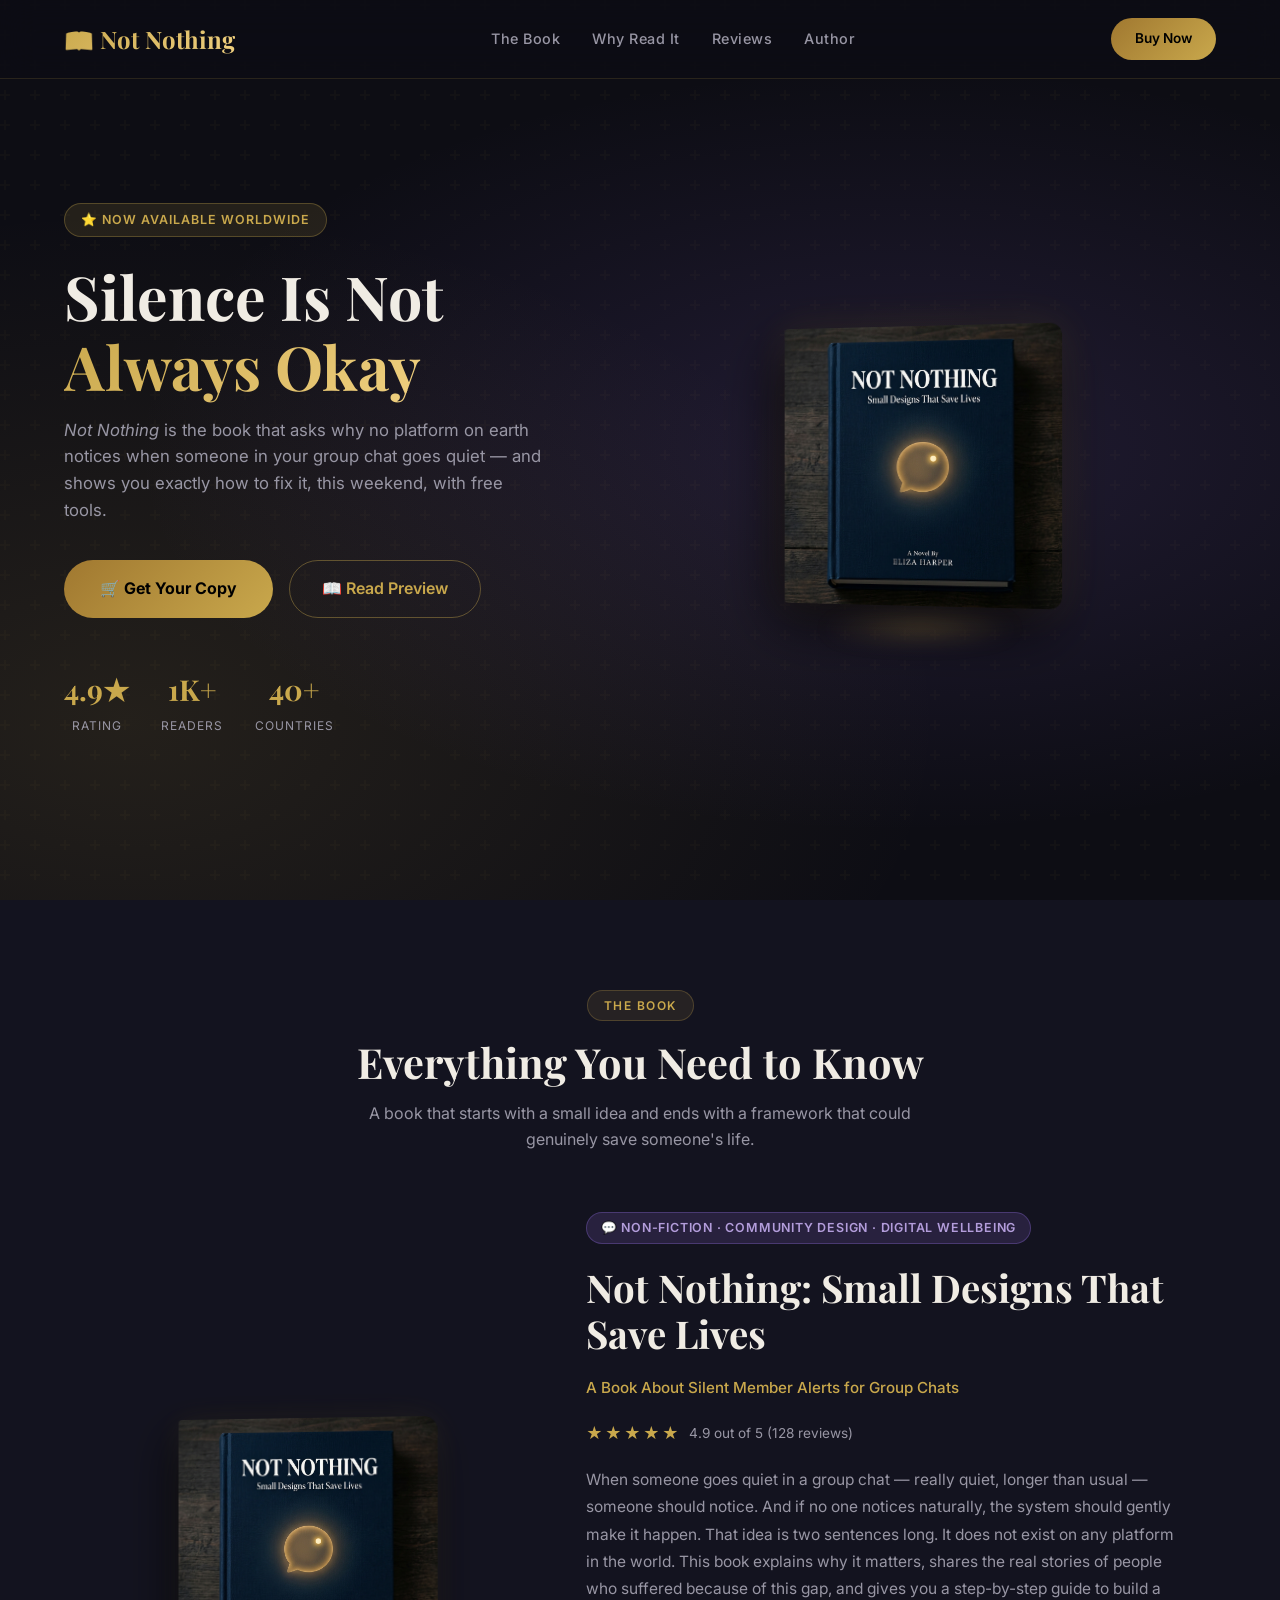
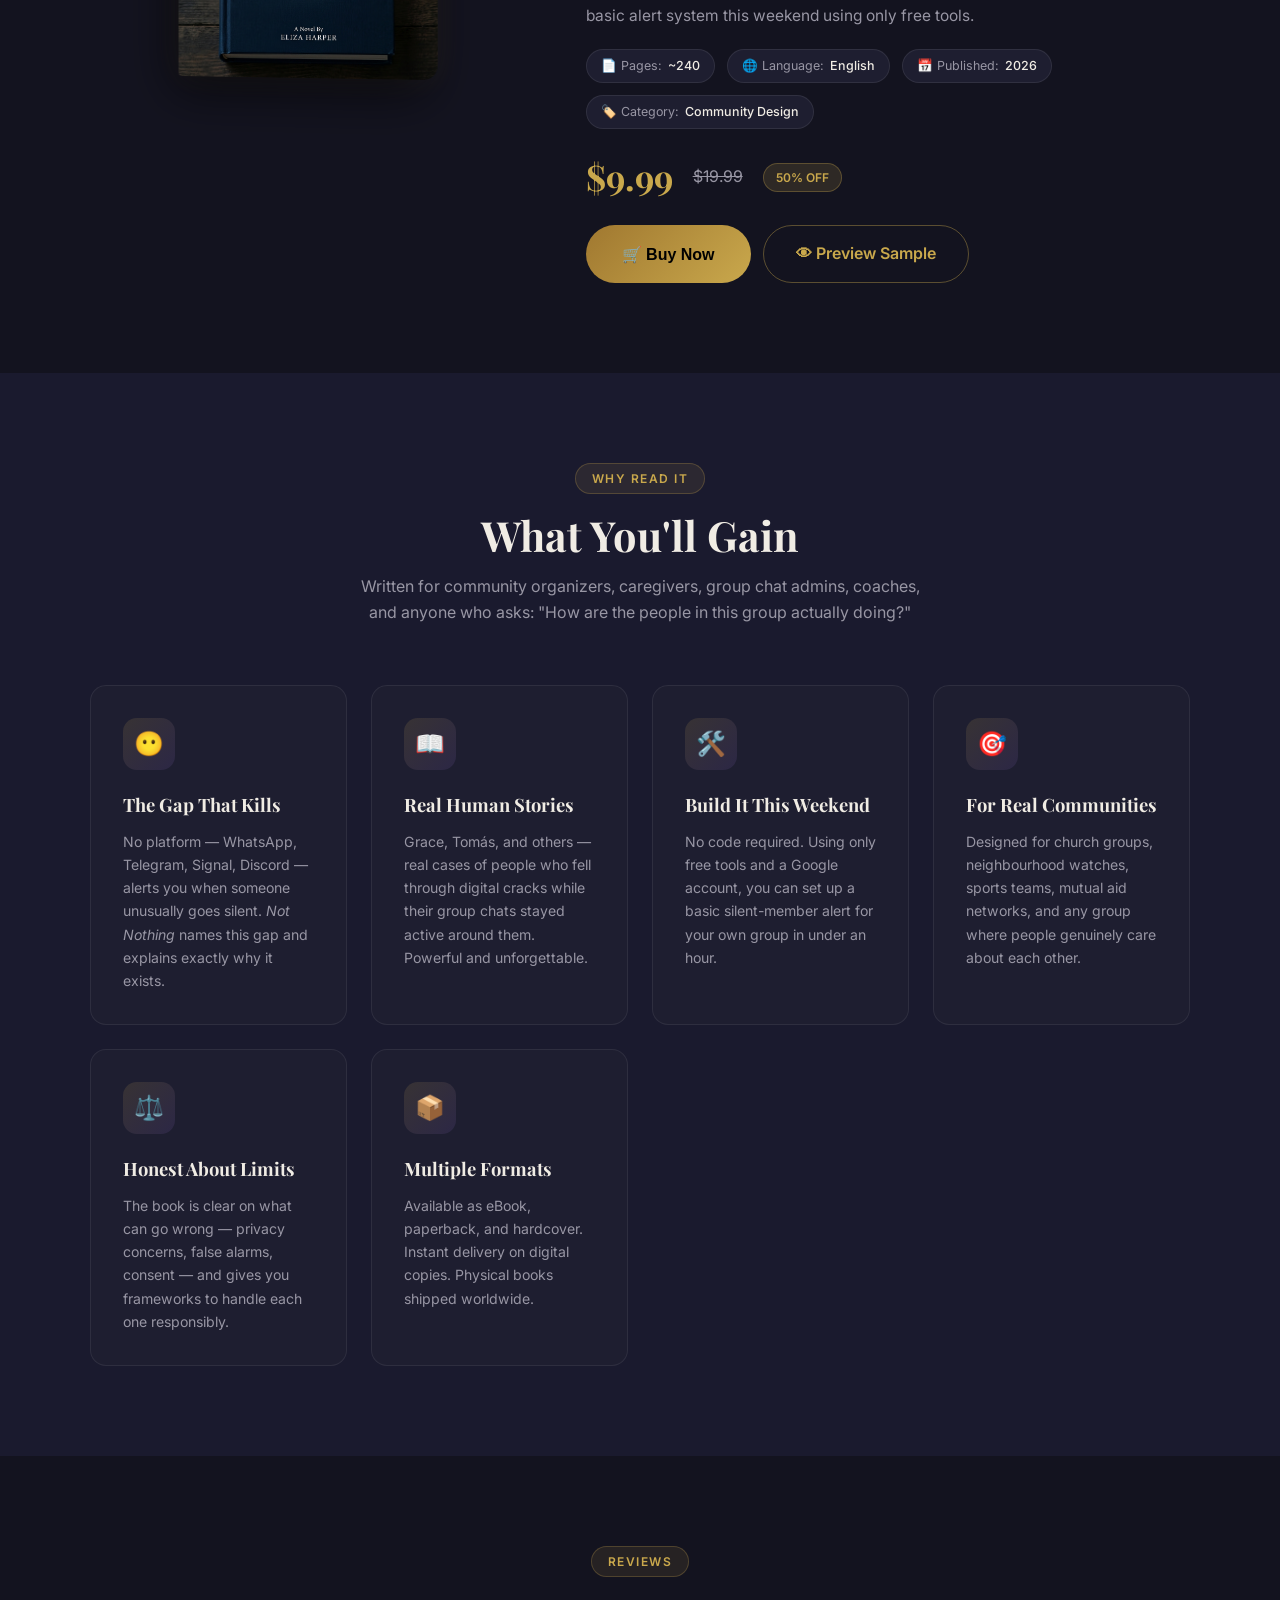
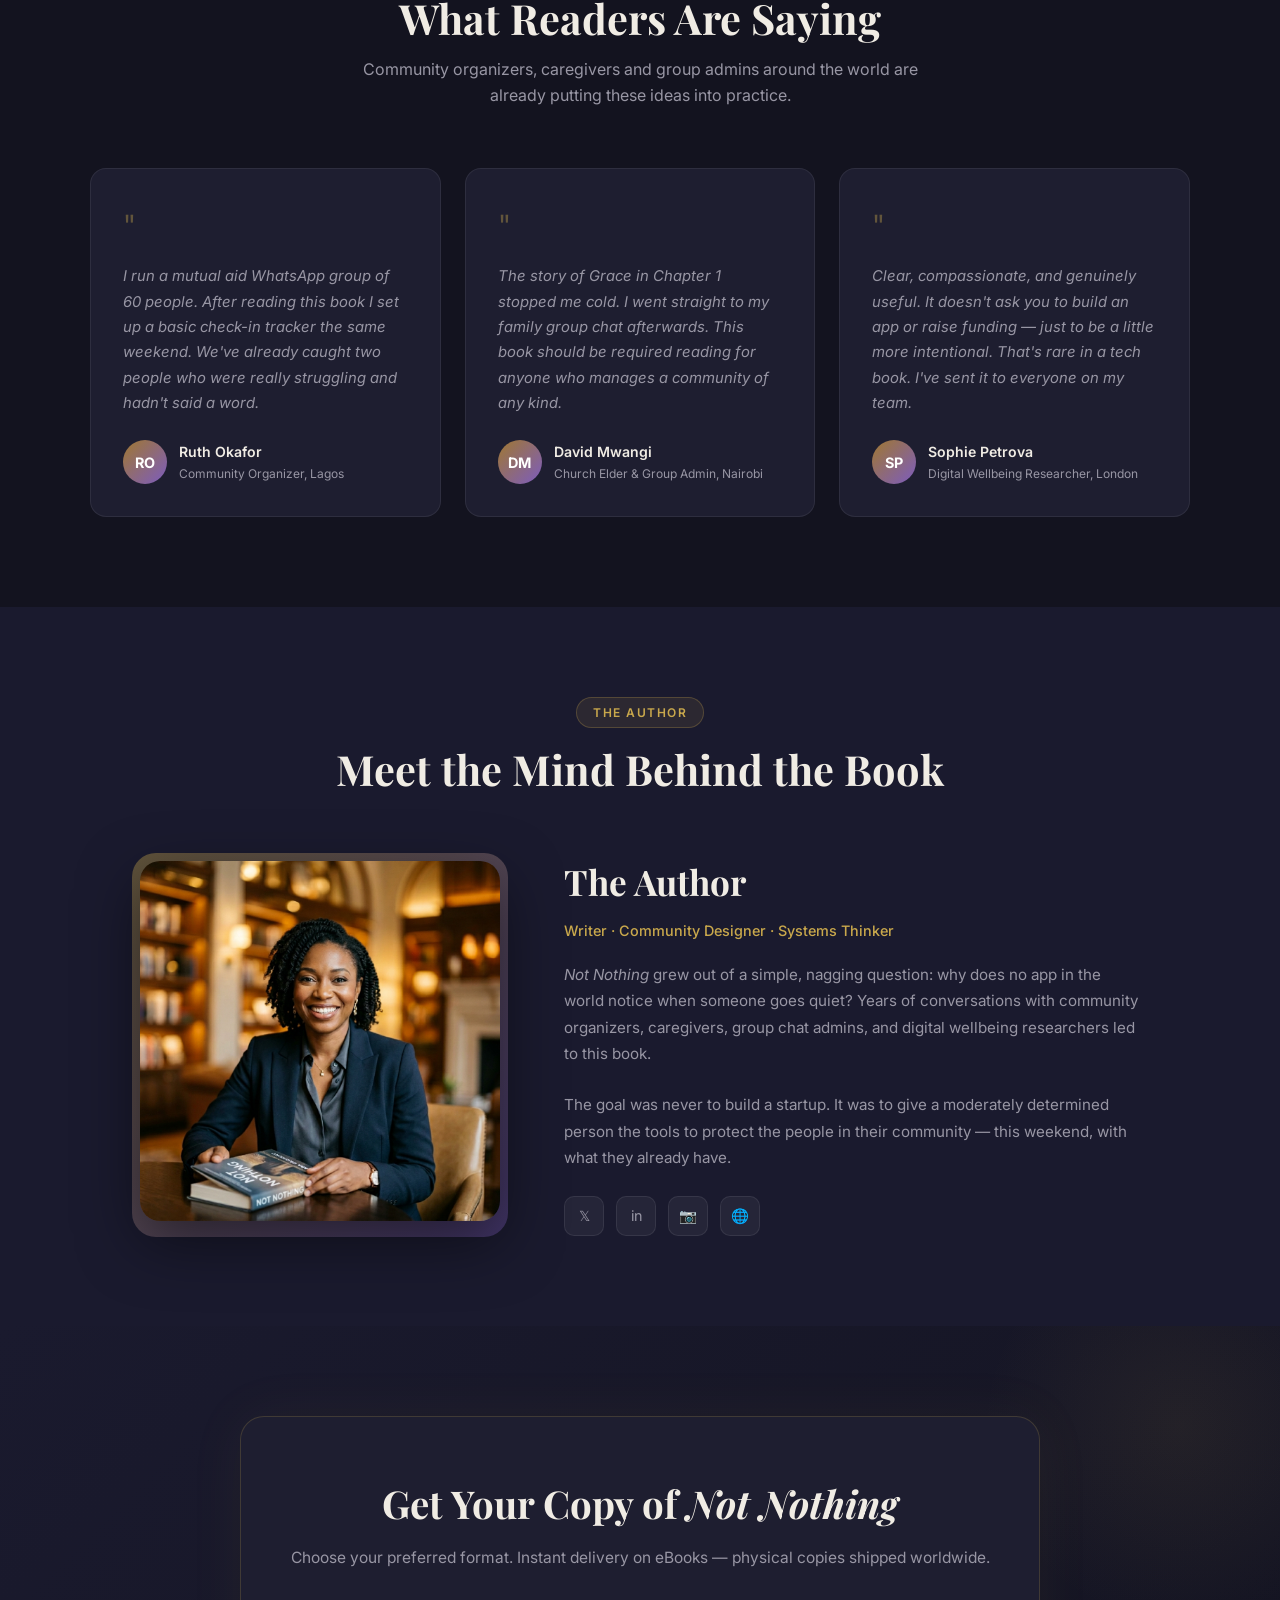
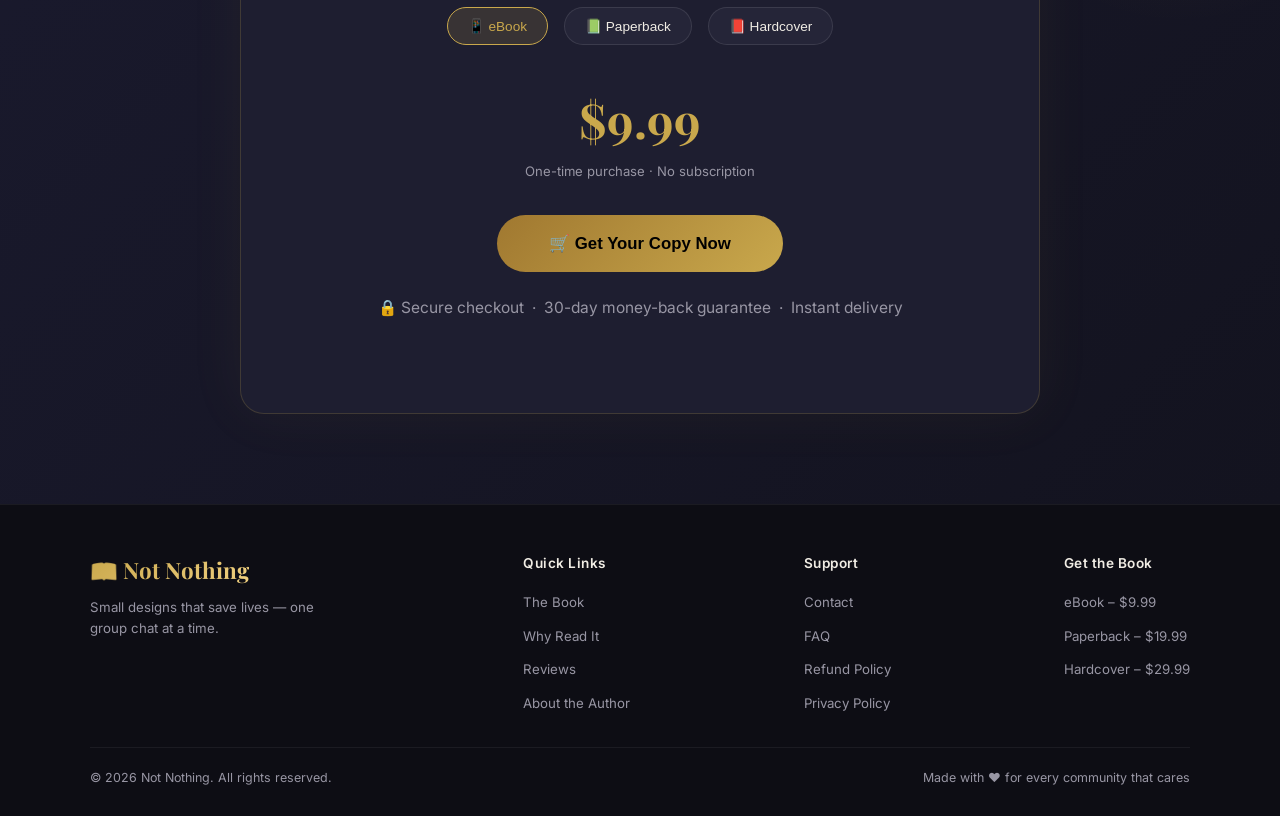
==== index.html @ 41b02b54 "Add FTP deployment workflow" ====
<!DOCTYPE html>
<html lang="en">
<head>
  <meta charset="UTF-8" />
  <meta name="viewport" content="width=device-width, initial-scale=1.0" />
  <title>Not Nothing — Small Designs That Save Lives</title>
  <meta name="description" content="Not Nothing: the book that asks why no platform in the world notices when someone goes quiet in a group chat — and shows you how to fix it this weekend, for free." />
  <link rel="stylesheet" href="css/style.css" />
  <link rel="preconnect" href="https://fonts.googleapis.com" />
  <!-- PayPal SDK — replace YOUR_PAYPAL_CLIENT_ID with your real Client ID from developer.paypal.com -->
  <script src="https://www.paypal.com/sdk/js?client-id=438XKRGBHHNH2&currency=USD&intent=capture" onload="initPayPal()"></script>
</head>
<body>

<!-- ══ NAV ══ -->
<nav id="main-nav" aria-label="Main navigation">
  <a href="#" class="nav-logo">📖 Not Nothing</a>
  <ul class="nav-links" id="nav-links">
    <li><a href="#book">The Book</a></li>
    <li><a href="#features">Why Read It</a></li>
    <li><a href="#testimonials">Reviews</a></li>
    <li><a href="#author">Author</a></li>
  </ul>
  <a href="#order" class="btn-nav">Buy Now</a>
  <button class="hamburger" id="hamburger" aria-label="Toggle menu">
    <span></span><span></span><span></span>
  </button>
</nav>

<!-- ══ HERO ══ -->
<section class="hero" id="home">
  <div class="hero-content">
    <div class="hero-badge">⭐ Now Available Worldwide</div>
    <h1>Silence Is Not<br><span>Always Okay</span></h1>
    <p class="hero-subtitle">
      <em>Not Nothing</em> is the book that asks why no platform on earth notices when someone in your group chat goes quiet — and shows you exactly how to fix it, this weekend, with free tools.
    </p>
    <div class="hero-actions">
      <a href="#order" class="btn-primary" data-open-modal>🛒 Get Your Copy</a>
      <a href="#book" class="btn-secondary">📖 Read Preview</a>
    </div>
    <div class="hero-stats">
      <div class="stat"><span class="stat-num">4.9★</span><span class="stat-label">Rating</span></div>
      <div class="stat"><span class="stat-num">1K+</span><span class="stat-label">Readers</span></div>
      <div class="stat"><span class="stat-num">40+</span><span class="stat-label">Countries</span></div>
    </div>
  </div>
  <div class="hero-visual">
    <div class="book-wrapper">
      <div class="glow-ring"></div>
      <img src="images/book-cover.png" alt="Book cover" class="book-img" />
    </div>
  </div>
</section>

<!-- ══ BOOK DETAIL ══ -->
<section id="book">
  <div class="section-header fade-up">
    <span class="section-tag">The Book</span>
    <h2 class="section-title">Everything You Need to Know</h2>
    <p class="section-sub">A book that starts with a small idea and ends with a framework that could genuinely save someone's life.</p>
  </div>
  <div class="book-detail-grid fade-up">
    <div class="book-detail-img">
      <img src="images/book-cover.png" alt="Book cover full" />
    </div>
    <div class="book-meta">
      <span class="book-genre">💬 Non-Fiction · Community Design · Digital Wellbeing</span>
      <h2 class="book-title-lg">Not Nothing: Small Designs That Save Lives</h2>
      <p class="book-author">A Book About Silent Member Alerts for Group Chats</p>
      <div class="star-rating">
        <span class="star">★</span><span class="star">★</span><span class="star">★</span><span class="star">★</span><span class="star">★</span>
        <span class="rating-text">4.9 out of 5 (128 reviews)</span>
      </div>
      <p class="book-desc">
        When someone goes quiet in a group chat — really quiet, longer than usual — someone should notice. And if no one notices naturally, the system should gently make it happen. That idea is two sentences long. It does not exist on any platform in the world. This book explains why it matters, shares the real stories of people who suffered because of this gap, and gives you a step-by-step guide to build a basic alert system this weekend using only free tools.
      </p>
      <div class="book-info-chips">
        <div class="chip">📄 Pages: <span>~240</span></div>
        <div class="chip">🌐 Language: <span>English</span></div>
        <div class="chip">📅 Published: <span>2026</span></div>
        <div class="chip">🏷️ Category: <span>Community Design</span></div>
      </div>
      <div class="book-price-row">
        <span class="price-tag">$9.99</span>
        <span class="price-original">$19.99</span>
        <span class="price-badge">50% OFF</span>
      </div>
      <div class="book-cta">
        <button class="btn-primary" data-open-modal>🛒 Buy Now</button>
        <a href="#" class="btn-secondary">👁 Preview Sample</a>
      </div>
    </div>
  </div>
</section>

<!-- ══ FEATURES ══ -->
<section id="features">
  <div class="section-header fade-up">
    <span class="section-tag">Why Read It</span>
    <h2 class="section-title">What You'll Gain</h2>
    <p class="section-sub">Written for community organizers, caregivers, group chat admins, coaches, and anyone who asks: "How are the people in this group actually doing?"</p>
  </div>
  <div class="features-grid">
    <div class="feature-card fade-up">
      <div class="feature-icon">😶</div>
      <h3>The Gap That Kills</h3>
      <p>No platform — WhatsApp, Telegram, Signal, Discord — alerts you when someone unusually goes silent. <em>Not Nothing</em> names this gap and explains exactly why it exists.</p>
    </div>
    <div class="feature-card fade-up">
      <div class="feature-icon">📖</div>
      <h3>Real Human Stories</h3>
      <p>Grace, Tomás, and others — real cases of people who fell through digital cracks while their group chats stayed active around them. Powerful and unforgettable.</p>
    </div>
    <div class="feature-card fade-up">
      <div class="feature-icon">🛠️</div>
      <h3>Build It This Weekend</h3>
      <p>No code required. Using only free tools and a Google account, you can set up a basic silent-member alert for your own group in under an hour.</p>
    </div>
    <div class="feature-card fade-up">
      <div class="feature-icon">🎯</div>
      <h3>For Real Communities</h3>
      <p>Designed for church groups, neighbourhood watches, sports teams, mutual aid networks, and any group where people genuinely care about each other.</p>
    </div>
    <div class="feature-card fade-up">
      <div class="feature-icon">⚖️</div>
      <h3>Honest About Limits</h3>
      <p>The book is clear on what can go wrong — privacy concerns, false alarms, consent — and gives you frameworks to handle each one responsibly.</p>
    </div>
    <div class="feature-card fade-up">
      <div class="feature-icon">📦</div>
      <h3>Multiple Formats</h3>
      <p>Available as eBook, paperback, and hardcover. Instant delivery on digital copies. Physical books shipped worldwide.</p>
    </div>
  </div>
</section>

<!-- ══ TESTIMONIALS ══ -->
<section id="testimonials">
  <div class="section-header fade-up">
    <span class="section-tag">Reviews</span>
    <h2 class="section-title">What Readers Are Saying</h2>
    <p class="section-sub">Community organizers, caregivers and group admins around the world are already putting these ideas into practice.</p>
  </div>
  <div class="testimonials-grid">
    <div class="testimonial-card fade-up">
      <div class="testimonial-quote">"</div>
      <p class="testimonial-text">I run a mutual aid WhatsApp group of 60 people. After reading this book I set up a basic check-in tracker the same weekend. We've already caught two people who were really struggling and hadn't said a word.</p>
      <div class="testimonial-author">
        <div class="author-avatar">RO</div>
        <div>
          <div class="author-name">Ruth Okafor</div>
          <div class="author-title">Community Organizer, Lagos</div>
        </div>
      </div>
    </div>
    <div class="testimonial-card fade-up">
      <div class="testimonial-quote">"</div>
      <p class="testimonial-text">The story of Grace in Chapter 1 stopped me cold. I went straight to my family group chat afterwards. This book should be required reading for anyone who manages a community of any kind.</p>
      <div class="testimonial-author">
        <div class="author-avatar">DM</div>
        <div>
          <div class="author-name">David Mwangi</div>
          <div class="author-title">Church Elder &amp; Group Admin, Nairobi</div>
        </div>
      </div>
    </div>
    <div class="testimonial-card fade-up">
      <div class="testimonial-quote">"</div>
      <p class="testimonial-text">Clear, compassionate, and genuinely useful. It doesn't ask you to build an app or raise funding — just to be a little more intentional. That's rare in a tech book. I've sent it to everyone on my team.</p>
      <div class="testimonial-author">
        <div class="author-avatar">SP</div>
        <div>
          <div class="author-name">Sophie Petrova</div>
          <div class="author-title">Digital Wellbeing Researcher, London</div>
        </div>
      </div>
    </div>
  </div>
</section>

<!-- ══ AUTHOR ══ -->
<section id="author">
  <div class="section-header fade-up">
    <span class="section-tag">The Author</span>
    <h2 class="section-title">Meet the Mind Behind the Book</h2>
  </div>
  <div class="author-grid fade-up">
    <div class="author-photo-wrap">
      <div class="author-photo-frame"></div>
      <img src="images/author.png" alt="Author photo" class="author-photo" />
    </div>
    <div class="author-info">
      <h2>The Author</h2>
      <p class="author-role">Writer · Community Designer · Systems Thinker</p>
      <p class="author-bio">
        <em>Not Nothing</em> grew out of a simple, nagging question: why does no app in the world notice when someone goes quiet? Years of conversations with community organizers, caregivers, group chat admins, and digital wellbeing researchers led to this book.
      </p>
      <p class="author-bio">
        The goal was never to build a startup. It was to give a moderately determined person the tools to protect the people in their community — this weekend, with what they already have.
      </p>
      <div class="author-socials">
        <a href="#" class="social-btn" title="Twitter/X" aria-label="Twitter">𝕏</a>
        <a href="#" class="social-btn" title="LinkedIn" aria-label="LinkedIn">in</a>
        <a href="#" class="social-btn" title="Instagram" aria-label="Instagram">📷</a>
        <a href="#" class="social-btn" title="Website" aria-label="Website">🌐</a>
      </div>
    </div>
  </div>
</section>

<!-- ══ ORDER CTA ══ -->
<section id="order">
  <div class="order-box fade-up">
    <h2>Get Your Copy of <em>Not Nothing</em></h2>
    <p>Choose your preferred format. Instant delivery on eBooks — physical copies shipped worldwide.</p>
    <div class="order-formats">
      <button class="format-pill active" data-format="ebook">📱 eBook</button>
      <button class="format-pill" data-format="paperback">📗 Paperback</button>
      <button class="format-pill" data-format="hardcover">📕 Hardcover</button>
    </div>
    <div class="order-price-display">
      <span class="price-main" id="price-display">$9.99</span>
      <span class="price-note">One-time purchase · No subscription</span>
    </div>
    <button class="btn-primary btn-buy" data-open-modal>
      🛒 Get Your Copy Now
    </button>
    <p class="order-guarantee">🔒 Secure checkout &nbsp;·&nbsp; 30-day money-back guarantee &nbsp;·&nbsp; Instant delivery</p>
  </div>
</section>

<!-- ══ FOOTER ══ -->
<footer>
  <div class="footer-inner">
    <div class="footer-top">
      <div class="footer-brand">
        <a href="#" class="nav-logo">📖 Not Nothing</a>
        <p class="footer-tagline">Small designs that save lives — one group chat at a time.</p>
      </div>
      <div class="footer-links-group">
        <h4>Quick Links</h4>
        <ul>
          <li><a href="#book">The Book</a></li>
          <li><a href="#features">Why Read It</a></li>
          <li><a href="#testimonials">Reviews</a></li>
          <li><a href="#author">About the Author</a></li>
        </ul>
      </div>
      <div class="footer-links-group">
        <h4>Support</h4>
        <ul>
          <li><a href="#">Contact</a></li>
          <li><a href="#">FAQ</a></li>
          <li><a href="#">Refund Policy</a></li>
          <li><a href="#">Privacy Policy</a></li>
        </ul>
      </div>
      <div class="footer-links-group">
        <h4>Get the Book</h4>
        <ul>
          <li><a href="#" data-open-modal>eBook – $9.99</a></li>
          <li><a href="#" data-open-modal>Paperback – $19.99</a></li>
          <li><a href="#" data-open-modal>Hardcover – $29.99</a></li>
        </ul>
      </div>
    </div>
    <div class="footer-bottom">
      <span class="footer-copy">© 2026 Not Nothing. All rights reserved.</span>
      <span class="footer-copy">Made with ❤️ for every community that cares</span>
    </div>
  </div>
</footer>

<!-- ══ ORDER MODAL ══ -->
<div class="modal-overlay" id="order-modal" role="dialog" aria-modal="true" aria-labelledby="modal-title">
  <div class="modal-box">
    <button class="modal-close" id="modal-close" aria-label="Close">✕</button>
    <h3 id="modal-title">Get <em>Not Nothing</em></h3>
    <p>Choose your format, enter your email, then pay securely via PayPal.</p>

    <!-- Format selector inside modal -->
    <div class="modal-format-row">
      <button class="modal-format-pill active" data-format="ebook">📱 eBook</button>
      <button class="modal-format-pill" data-format="paperback">📗 Paperback</button>
      <button class="modal-format-pill" data-format="hardcover">📕 Hardcover</button>
    </div>
    <p class="modal-price-line">Price: <strong id="modal-price">$9.99 USD</strong></p>

    <!-- Email (for order confirmation) -->
    <div class="form-group">
      <label for="modal-email">Your Email <span style="color:var(--gold)">*</span></label>
      <input type="email" id="modal-email" placeholder="your@email.com" autocomplete="email" />
      <p id="email-error" class="field-error" style="display:none">⚠️ Please enter a valid email to continue.</p>
    </div>

    <!-- PayPal renders here -->
    <div id="paypal-btn-wrap">
      <div id="paypal-button-container"></div>
    </div>

    <p class="order-guarantee" style="margin-top:16px;font-size:.75rem">
      🔒 Secured by PayPal &nbsp;·&nbsp; 30-day money-back guarantee
    </p>
  </div>
</div>

<script src="js/main.js"></script>
</body>
</html>
---- css/style.css ----
@import url('https://fonts.googleapis.com/css2?family=Playfair+Display:ital,wght@0,400;0,600;0,700;1,400&family=Inter:wght@300;400;500;600&display=swap');

*, *::before, *::after { box-sizing: border-box; margin: 0; padding: 0; }

:root {
  --gold: #c9a84c;
  --gold-light: #f0d080;
  --gold-dark: #a07830;
  --dark: #0d0d14;
  --dark2: #13131f;
  --dark3: #1a1a2e;
  --surface: #1e1e30;
  --surface2: #252538;
  --text: #f0ece4;
  --text-muted: #9896a4;
  --accent: #7c5cbf;
  --radius: 16px;
}

html { scroll-behavior: smooth; }

body {
  font-family: 'Inter', sans-serif;
  background: var(--dark);
  color: var(--text);
  overflow-x: hidden;
  line-height: 1.6;
}

/* ── NAV ── */
nav {
  position: fixed; top: 0; width: 100%; z-index: 100;
  padding: 18px 5%;
  display: flex; align-items: center; justify-content: space-between;
  background: rgba(13,13,20,0.7);
  backdrop-filter: blur(18px);
  border-bottom: 1px solid rgba(201,168,76,0.15);
  transition: background .3s;
}
.nav-logo {
  font-family: 'Playfair Display', serif;
  font-size: 1.5rem; font-weight: 700;
  background: linear-gradient(135deg, var(--gold), var(--gold-light));
  -webkit-background-clip: text; -webkit-text-fill-color: transparent;
  text-decoration: none;
}
.nav-links { display: flex; gap: 32px; list-style: none; }
.nav-links a {
  color: var(--text-muted); text-decoration: none;
  font-size: .9rem; font-weight: 500; letter-spacing: .5px;
  transition: color .3s;
}
.nav-links a:hover { color: var(--gold); }
.btn-nav {
  padding: 10px 24px; border-radius: 50px;
  background: linear-gradient(135deg, var(--gold-dark), var(--gold));
  color: #000; font-weight: 600; font-size: .85rem;
  text-decoration: none; transition: transform .2s, box-shadow .2s;
  border: none; cursor: pointer;
}
.btn-nav:hover { transform: translateY(-2px); box-shadow: 0 8px 24px rgba(201,168,76,.4); }
.hamburger { display: none; flex-direction: column; gap: 5px; cursor: pointer; background: none; border: none; }
.hamburger span { width: 24px; height: 2px; background: var(--gold); border-radius: 2px; transition: .3s; }

/* ── HERO ── */
.hero {
  min-height: 100vh;
  display: flex; align-items: center;
  padding: 100px 5% 60px;
  position: relative; overflow: hidden;
  background: radial-gradient(ellipse at 70% 50%, rgba(124,92,191,.18) 0%, transparent 60%),
              radial-gradient(ellipse at 10% 80%, rgba(201,168,76,.12) 0%, transparent 50%),
              var(--dark);
}
.hero::before {
  content: '';
  position: absolute; inset: 0;
  background: url("data:image/svg+xml,%3Csvg width='60' height='60' viewBox='0 0 60 60' xmlns='http://www.w3.org/2000/svg'%3E%3Cg fill='none' fill-rule='evenodd'%3E%3Cg fill='%23c9a84c' fill-opacity='0.03'%3E%3Cpath d='M36 34v-4h-2v4h-4v2h4v4h2v-4h4v-2h-4zm0-30V0h-2v4h-4v2h4v4h2V6h4V4h-4zM6 34v-4H4v4H0v2h4v4h2v-4h4v-2H6zM6 4V0H4v4H0v2h4v4h2V6h4V4H6z'/%3E%3C/g%3E%3C/g%3E%3C/svg%3E");
}
.hero-content { flex: 1; max-width: 560px; position: relative; z-index: 2; }
.hero-badge {
  display: inline-flex; align-items: center; gap: 8px;
  background: rgba(201,168,76,.12); border: 1px solid rgba(201,168,76,.3);
  padding: 6px 16px; border-radius: 50px; margin-bottom: 24px;
  font-size: .78rem; font-weight: 600; color: var(--gold); letter-spacing: 1px; text-transform: uppercase;
}
.hero h1 {
  font-family: 'Playfair Display', serif;
  font-size: clamp(2.4rem, 5vw, 3.8rem);
  line-height: 1.15; margin-bottom: 16px;
  color: var(--text);
}
.hero h1 span {
  background: linear-gradient(135deg, var(--gold), var(--gold-light));
  -webkit-background-clip: text; -webkit-text-fill-color: transparent;
}
.hero-subtitle { color: var(--text-muted); font-size: 1.05rem; margin-bottom: 36px; max-width: 480px; }
.hero-actions { display: flex; gap: 16px; flex-wrap: wrap; }
.btn-primary {
  padding: 16px 36px; border-radius: 50px;
  background: linear-gradient(135deg, var(--gold-dark), var(--gold));
  color: #000; font-weight: 700; font-size: 1rem;
  border: none; cursor: pointer; text-decoration: none;
  transition: transform .25s, box-shadow .25s;
  display: inline-flex; align-items: center; gap: 8px;
}
.btn-primary:hover { transform: translateY(-3px); box-shadow: 0 12px 32px rgba(201,168,76,.45); }
.btn-secondary {
  padding: 15px 32px; border-radius: 50px;
  border: 1.5px solid rgba(201,168,76,.4);
  color: var(--gold); font-weight: 600; font-size: 1rem;
  background: transparent; cursor: pointer; text-decoration: none;
  transition: background .25s, border-color .25s;
  display: inline-flex; align-items: center; gap: 8px;
}
.btn-secondary:hover { background: rgba(201,168,76,.08); border-color: var(--gold); }
.hero-stats { display: flex; gap: 32px; margin-top: 48px; }
.stat { text-align: center; }
.stat-num { font-family: 'Playfair Display', serif; font-size: 1.8rem; font-weight: 700; color: var(--gold); display: block; }
.stat-label { font-size: .75rem; color: var(--text-muted); text-transform: uppercase; letter-spacing: 1px; }
.hero-visual {
  flex: 1; display: flex; justify-content: center; align-items: center;
  position: relative; z-index: 2;
}
.book-wrapper {
  position: relative;
  animation: float 6s ease-in-out infinite;
}
@keyframes float { 0%,100%{transform:translateY(0) rotate(-3deg)} 50%{transform:translateY(-18px) rotate(-3deg)} }
.book-wrapper::after {
  content: '';
  position: absolute; bottom: -30px; left: 50%; transform: translateX(-50%);
  width: 200px; height: 30px;
  background: radial-gradient(ellipse, rgba(201,168,76,.3), transparent 70%);
  filter: blur(10px);
}
.book-img {
  width: 280px; max-width: 90vw;
  border-radius: 4px 12px 12px 4px;
  box-shadow: -12px 20px 60px rgba(0,0,0,.7), 0 0 40px rgba(201,168,76,.15);
  transform: perspective(800px) rotateY(-8deg);
}
.glow-ring {
  position: absolute; inset: -30px;
  border-radius: 50%;
  background: radial-gradient(circle, rgba(201,168,76,.08) 0%, transparent 70%);
  animation: pulse-ring 4s ease-in-out infinite;
}
@keyframes pulse-ring { 0%,100%{opacity:.5;transform:scale(1)} 50%{opacity:1;transform:scale(1.05)} }

/* ── SECTIONS COMMON ── */
section { padding: 90px 5%; }
.section-header { text-align: center; margin-bottom: 60px; }
.section-tag {
  display: inline-block; padding: 5px 16px; border-radius: 50px;
  background: rgba(201,168,76,.1); border: 1px solid rgba(201,168,76,.25);
  color: var(--gold); font-size: .75rem; font-weight: 600;
  letter-spacing: 1.5px; text-transform: uppercase; margin-bottom: 16px;
}
.section-title {
  font-family: 'Playfair Display', serif;
  font-size: clamp(1.8rem, 3.5vw, 2.6rem);
  color: var(--text); line-height: 1.2; margin-bottom: 14px;
}
.section-sub { color: var(--text-muted); font-size: 1rem; max-width: 580px; margin: 0 auto; }

/* ── ABOUT BOOK ── */
#book { background: var(--dark2); }
.book-detail-grid {
  display: grid; grid-template-columns: 1fr 1.4fr; gap: 64px; align-items: center; max-width: 1100px; margin: 0 auto;
}
.book-detail-img {
  display: flex; justify-content: center;
}
.book-detail-img img {
  width: 260px;
  border-radius: 4px 14px 14px 4px;
  box-shadow: -8px 16px 50px rgba(0,0,0,.6), 0 0 30px rgba(201,168,76,.1);
  transform: perspective(700px) rotateY(-5deg);
}
.book-meta { display: flex; flex-direction: column; gap: 20px; }
.book-genre {
  display: inline-flex; align-items: center; gap: 6px;
  background: rgba(124,92,191,.2); border: 1px solid rgba(124,92,191,.4);
  color: #b39ddb; font-size: .78rem; font-weight: 600;
  padding: 5px 14px; border-radius: 50px; text-transform: uppercase; letter-spacing: .8px;
  width: fit-content;
}
.book-title-lg {
  font-family: 'Playfair Display', serif;
  font-size: clamp(1.8rem, 3vw, 2.6rem); color: var(--text); line-height: 1.2;
}
.book-author { color: var(--gold); font-size: .95rem; font-weight: 500; }
.book-desc { color: var(--text-muted); font-size: .97rem; line-height: 1.75; }
.book-info-chips { display: flex; gap: 12px; flex-wrap: wrap; }
.chip {
  padding: 6px 14px; border-radius: 50px;
  background: var(--surface); border: 1px solid rgba(255,255,255,.08);
  font-size: .78rem; color: var(--text-muted);
  display: flex; align-items: center; gap: 6px;
}
.chip span { color: var(--text); font-weight: 500; }
.book-price-row { display: flex; align-items: center; gap: 20px; flex-wrap: wrap; }
.price-tag { font-family: 'Playfair Display', serif; font-size: 2.2rem; font-weight: 700; color: var(--gold); }
.price-original { font-size: 1rem; color: var(--text-muted); text-decoration: line-through; }
.price-badge {
  background: rgba(201,168,76,.15); border: 1px solid rgba(201,168,76,.3);
  color: var(--gold); font-size: .75rem; font-weight: 600;
  padding: 4px 12px; border-radius: 50px;
}
.book-cta { display: flex; gap: 12px; flex-wrap: wrap; }
.star-rating { display: flex; gap: 2px; align-items: center; }
.star { color: var(--gold); font-size: 1rem; }
.rating-text { color: var(--text-muted); font-size: .85rem; margin-left: 8px; }

/* ── FEATURES ── */
#features { background: var(--dark3); }
.features-grid { display: grid; grid-template-columns: repeat(auto-fit, minmax(250px, 1fr)); gap: 24px; max-width: 1100px; margin: 0 auto; }
.feature-card {
  background: var(--surface);
  border: 1px solid rgba(255,255,255,.07);
  border-radius: var(--radius); padding: 32px;
  transition: transform .3s, border-color .3s, box-shadow .3s;
  position: relative; overflow: hidden;
}
.feature-card::before {
  content: ''; position: absolute; top: 0; left: 0; right: 0; height: 2px;
  background: linear-gradient(90deg, transparent, var(--gold), transparent);
  opacity: 0; transition: opacity .3s;
}
.feature-card:hover { transform: translateY(-6px); border-color: rgba(201,168,76,.2); box-shadow: 0 20px 40px rgba(0,0,0,.3); }
.feature-card:hover::before { opacity: 1; }
.feature-icon {
  width: 52px; height: 52px; border-radius: 14px;
  background: linear-gradient(135deg, rgba(201,168,76,.15), rgba(124,92,191,.15));
  display: flex; align-items: center; justify-content: center;
  font-size: 1.5rem; margin-bottom: 20px;
}
.feature-card h3 { font-family: 'Playfair Display', serif; font-size: 1.15rem; color: var(--text); margin-bottom: 10px; }
.feature-card p { color: var(--text-muted); font-size: .88rem; line-height: 1.65; }

/* ── TESTIMONIALS ── */
#testimonials { background: var(--dark2); }
.testimonials-grid { display: grid; grid-template-columns: repeat(auto-fit, minmax(300px, 1fr)); gap: 24px; max-width: 1100px; margin: 0 auto; }
.testimonial-card {
  background: var(--surface); border: 1px solid rgba(255,255,255,.07);
  border-radius: var(--radius); padding: 32px;
  transition: transform .3s;
}
.testimonial-card:hover { transform: translateY(-4px); }
.testimonial-quote { font-size: 2rem; color: var(--gold); opacity: .4; margin-bottom: 12px; }
.testimonial-text { color: var(--text-muted); font-size: .93rem; line-height: 1.7; margin-bottom: 24px; font-style: italic; }
.testimonial-author { display: flex; align-items: center; gap: 12px; }
.author-avatar {
  width: 44px; height: 44px; border-radius: 50%;
  background: linear-gradient(135deg, var(--gold-dark), var(--accent));
  display: flex; align-items: center; justify-content: center;
  font-weight: 700; font-size: .9rem; color: #fff;
}
.author-name { font-weight: 600; font-size: .88rem; color: var(--text); }
.author-title { font-size: .75rem; color: var(--text-muted); }

/* ── AUTHOR ── */
#author { background: var(--dark3); }
.author-grid { display: grid; grid-template-columns: 1fr 1.6fr; gap: 64px; align-items: center; max-width: 1000px; margin: 0 auto; }
.author-photo-wrap { position: relative; }
.author-photo {
  width: 100%; border-radius: 20px;
  box-shadow: 0 20px 60px rgba(0,0,0,.5);
}
.author-photo-frame {
  position: absolute; inset: -8px;
  border-radius: 24px;
  background: linear-gradient(135deg, var(--gold), var(--accent));
  z-index: -1; opacity: .4;
}
.author-info h2 { font-family: 'Playfair Display', serif; font-size: clamp(1.6rem, 3vw, 2.2rem); color: var(--text); margin-bottom: 8px; }
.author-role { color: var(--gold); font-size: .9rem; font-weight: 500; margin-bottom: 20px; }
.author-bio { color: var(--text-muted); font-size: .95rem; line-height: 1.75; margin-bottom: 24px; }
.author-socials { display: flex; gap: 12px; }
.social-btn {
  width: 40px; height: 40px; border-radius: 10px;
  background: var(--surface2); border: 1px solid rgba(255,255,255,.08);
  display: flex; align-items: center; justify-content: center;
  color: var(--text-muted); text-decoration: none; font-size: .9rem;
  transition: background .2s, color .2s, border-color .2s;
}
.social-btn:hover { background: rgba(201,168,76,.15); color: var(--gold); border-color: rgba(201,168,76,.3); }

/* ── ORDER / CTA ── */
#order {
  background: linear-gradient(135deg, var(--dark3) 0%, var(--dark2) 100%);
  position: relative; overflow: hidden;
}
#order::before {
  content: ''; position: absolute; top: -100px; right: -100px;
  width: 400px; height: 400px; border-radius: 50%;
  background: radial-gradient(circle, rgba(201,168,76,.08), transparent 70%);
}
.order-box {
  max-width: 800px; margin: 0 auto;
  background: var(--surface);
  border: 1px solid rgba(201,168,76,.2);
  border-radius: 24px; padding: 56px 48px;
  text-align: center; position: relative;
  box-shadow: 0 0 60px rgba(201,168,76,.06);
}
.order-box h2 { font-family: 'Playfair Display', serif; font-size: clamp(1.8rem, 3vw, 2.4rem); color: var(--text); margin-bottom: 12px; }
.order-box p { color: var(--text-muted); margin-bottom: 36px; font-size: .97rem; }
.order-formats { display: flex; justify-content: center; gap: 16px; flex-wrap: wrap; margin-bottom: 36px; }
.format-pill {
  padding: 10px 20px; border-radius: 50px;
  background: var(--surface2); border: 1px solid rgba(255,255,255,.1);
  font-size: .85rem; color: var(--text); cursor: pointer;
  transition: background .2s, border-color .2s, color .2s;
}
.format-pill.active, .format-pill:hover {
  background: rgba(201,168,76,.15); border-color: var(--gold); color: var(--gold);
}
.order-price-display { margin-bottom: 32px; }
.order-price-display .price-main { font-family: 'Playfair Display', serif; font-size: 3rem; font-weight: 700; color: var(--gold); display: block; }
.order-price-display .price-note { font-size: .82rem; color: var(--text-muted); }
.btn-buy {
  padding: 18px 52px; border-radius: 50px;
  background: linear-gradient(135deg, var(--gold-dark), var(--gold));
  color: #000; font-weight: 700; font-size: 1.05rem;
  border: none; cursor: pointer; transition: transform .25s, box-shadow .25s;
  display: inline-flex; align-items: center; gap: 10px;
}
.btn-buy:hover { transform: translateY(-3px); box-shadow: 0 14px 36px rgba(201,168,76,.45); }
.order-guarantee { margin-top: 24px; font-size: .8rem; color: var(--text-muted); display: flex; align-items: center; justify-content: center; gap: 6px; }

/* ── FOOTER ── */
footer {
  background: var(--dark); border-top: 1px solid rgba(255,255,255,.06);
  padding: 48px 5% 28px;
}
.footer-inner { max-width: 1100px; margin: 0 auto; display: flex; flex-direction: column; gap: 32px; }
.footer-top { display: flex; justify-content: space-between; align-items: flex-start; flex-wrap: wrap; gap: 32px; }
.footer-brand .nav-logo { font-size: 1.4rem; }
.footer-tagline { color: var(--text-muted); font-size: .83rem; margin-top: 8px; max-width: 260px; }
.footer-links-group h4 { color: var(--text); font-size: .85rem; font-weight: 600; margin-bottom: 14px; letter-spacing: .5px; }
.footer-links-group ul { list-style: none; display: flex; flex-direction: column; gap: 8px; }
.footer-links-group a { color: var(--text-muted); text-decoration: none; font-size: .83rem; transition: color .2s; }
.footer-links-group a:hover { color: var(--gold); }
.footer-bottom { border-top: 1px solid rgba(255,255,255,.06); padding-top: 20px; display: flex; justify-content: space-between; align-items: center; flex-wrap: wrap; gap: 12px; }
.footer-copy { color: var(--text-muted); font-size: .78rem; }

/* ── MODAL ── */
.modal-overlay {
  position: fixed; inset: 0; z-index: 1000;
  background: rgba(0,0,0,.75); backdrop-filter: blur(8px);
  display: flex; align-items: center; justify-content: center;
  opacity: 0; pointer-events: none; transition: opacity .3s;
}
.modal-overlay.open { opacity: 1; pointer-events: all; }
.modal-box {
  background: var(--surface); border: 1px solid rgba(201,168,76,.2);
  border-radius: 20px; padding: 40px; max-width: 480px; width: 90%;
  transform: translateY(30px); transition: transform .3s;
}
.modal-overlay.open .modal-box { transform: translateY(0); }
.modal-box h3 { font-family: 'Playfair Display', serif; font-size: 1.6rem; color: var(--text); margin-bottom: 8px; }
.modal-box p { color: var(--text-muted); font-size: .88rem; margin-bottom: 24px; }
.form-group { margin-bottom: 18px; }
.form-group label { display: block; font-size: .82rem; font-weight: 500; color: var(--text); margin-bottom: 6px; }
.form-group input, .form-group select {
  width: 100%; padding: 12px 16px; border-radius: 10px;
  background: var(--surface2); border: 1px solid rgba(255,255,255,.1);
  color: var(--text); font-size: .9rem; outline: none;
  transition: border-color .2s;
}
.form-group input:focus, .form-group select:focus { border-color: var(--gold); }
.form-group select option { background: var(--surface2); }
.modal-close {
  position: absolute; top: 16px; right: 20px; background: none; border: none;
  color: var(--text-muted); font-size: 1.4rem; cursor: pointer; transition: color .2s;
}
.modal-close:hover { color: var(--text); }
.modal-box { position: relative; }
.btn-submit { width: 100%; padding: 14px; border-radius: 50px; }

/* ── Modal PayPal extras ── */
.modal-format-row { display: flex; gap: 8px; margin-bottom: 14px; flex-wrap: wrap; }
.modal-format-pill {
  padding: 8px 16px; border-radius: 50px; font-size: .82rem; font-weight: 600;
  background: var(--surface2); border: 1.5px solid rgba(255,255,255,.1);
  color: var(--text-muted); cursor: pointer; transition: all .2s;
}
.modal-format-pill.active, .modal-format-pill:hover {
  background: rgba(201,168,76,.15); border-color: var(--gold); color: var(--gold);
}
.modal-price-line { font-size: .88rem; color: var(--text-muted); margin-bottom: 18px; }
.modal-price-line strong { color: var(--gold); font-size: 1rem; }
.field-error { color: #f87171; font-size: .78rem; margin-top: 4px; }
.paypal-processing {
  text-align: center; padding: 20px; color: var(--text-muted);
  font-size: .9rem; border: 1px solid rgba(255,255,255,.08);
  border-radius: 12px; background: var(--surface2);
}
.paypal-error {
  text-align: center; padding: 16px; color: #f87171;
  font-size: .88rem; border: 1px solid rgba(248,113,113,.2);
  border-radius: 12px; background: rgba(248,113,113,.05);
}

/* ── SCROLL ANIMATION ── */
.fade-up { opacity: 0; transform: translateY(30px); transition: opacity .6s ease, transform .6s ease; }
.fade-up.visible { opacity: 1; transform: translateY(0); }

/* ── RESPONSIVE ── */
@media (max-width: 900px) {
  .book-detail-grid, .author-grid { grid-template-columns: 1fr; text-align: center; }
  .book-info-chips, .book-price-row, .book-cta, .hero-stats { justify-content: center; }
  .author-photo-wrap { max-width: 280px; margin: 0 auto; }
  .author-socials { justify-content: center; }
  .hero { flex-direction: column; gap: 48px; text-align: center; }
  .hero-actions { justify-content: center; }
  .hero-stats { justify-content: center; }
}
@media (max-width: 640px) {
  nav { padding: 14px 4%; }
  .nav-links { display: none; flex-direction: column; position: absolute; top: 100%; left: 0; width: 100%; background: var(--dark2); padding: 20px; gap: 16px; }
  .nav-links.open { display: flex; }
  .hamburger { display: flex; }
  .order-box { padding: 36px 24px; }
  section { padding: 64px 4%; }
}
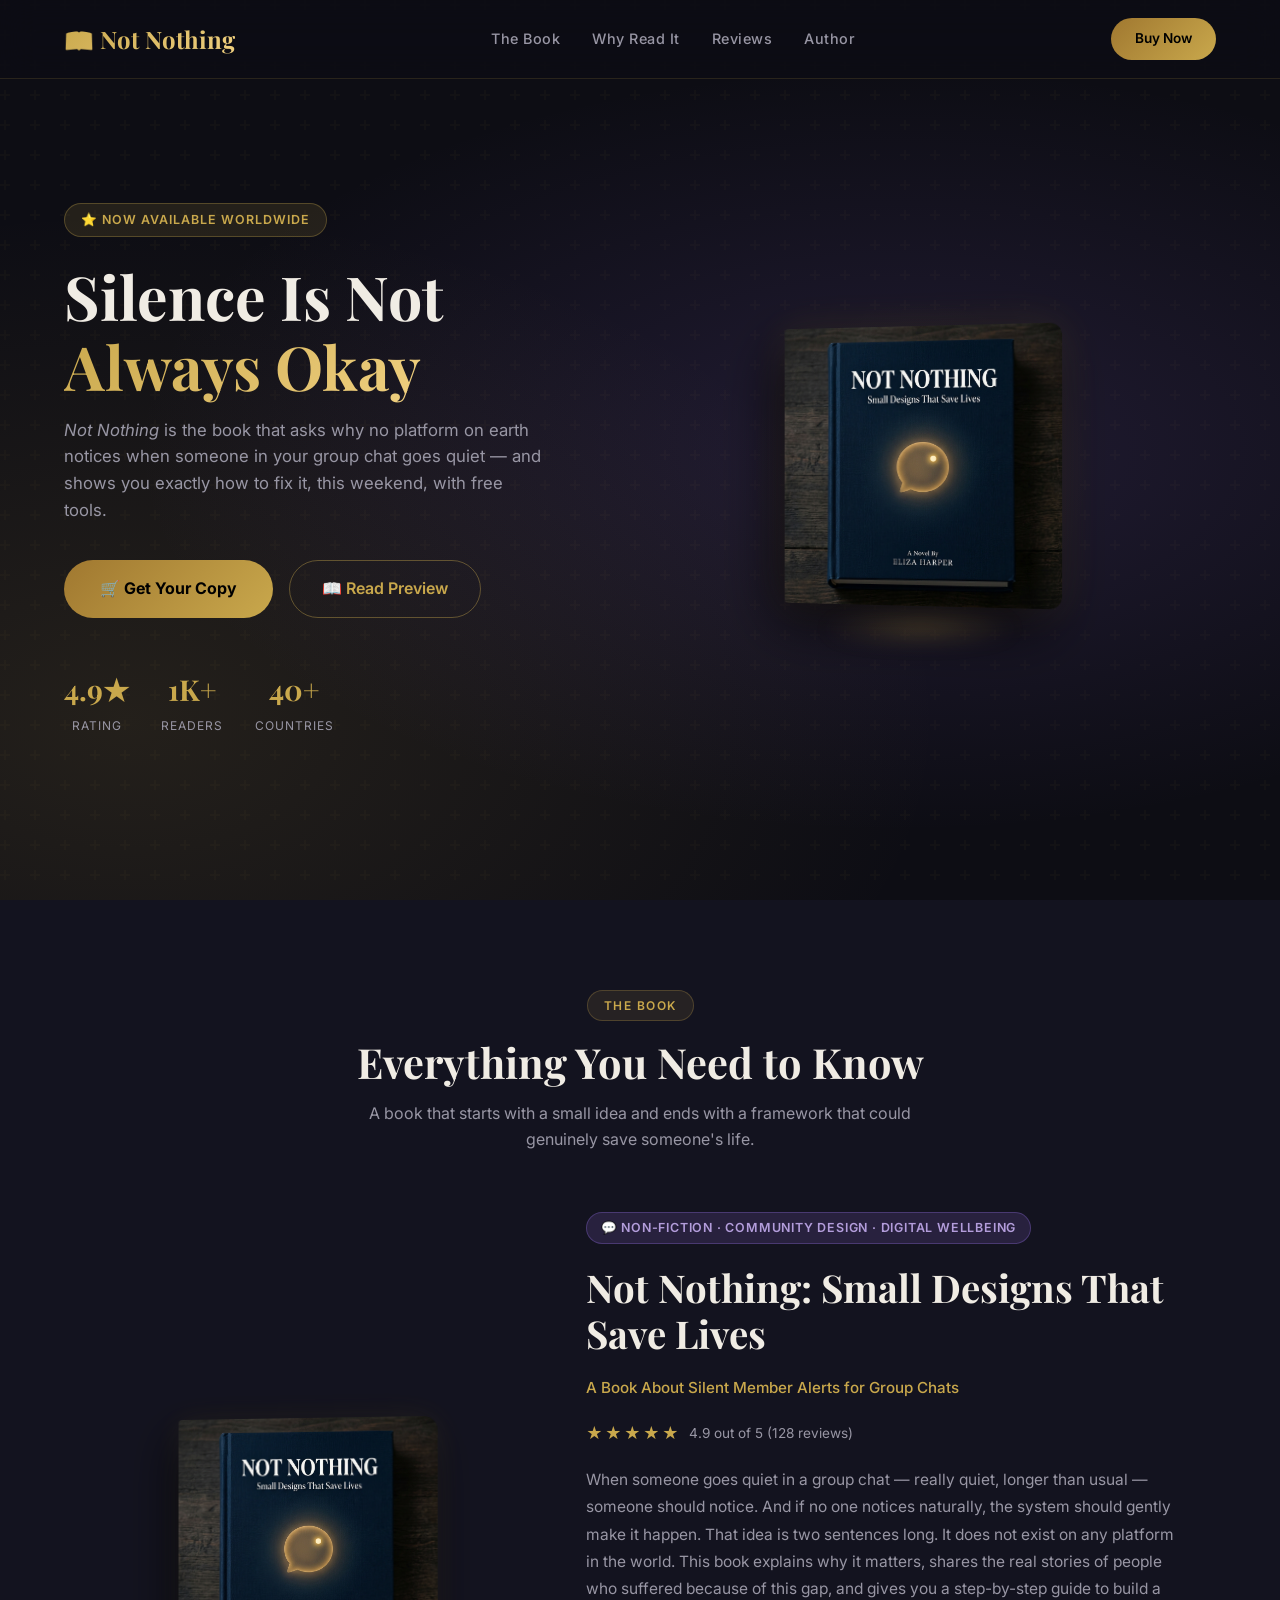
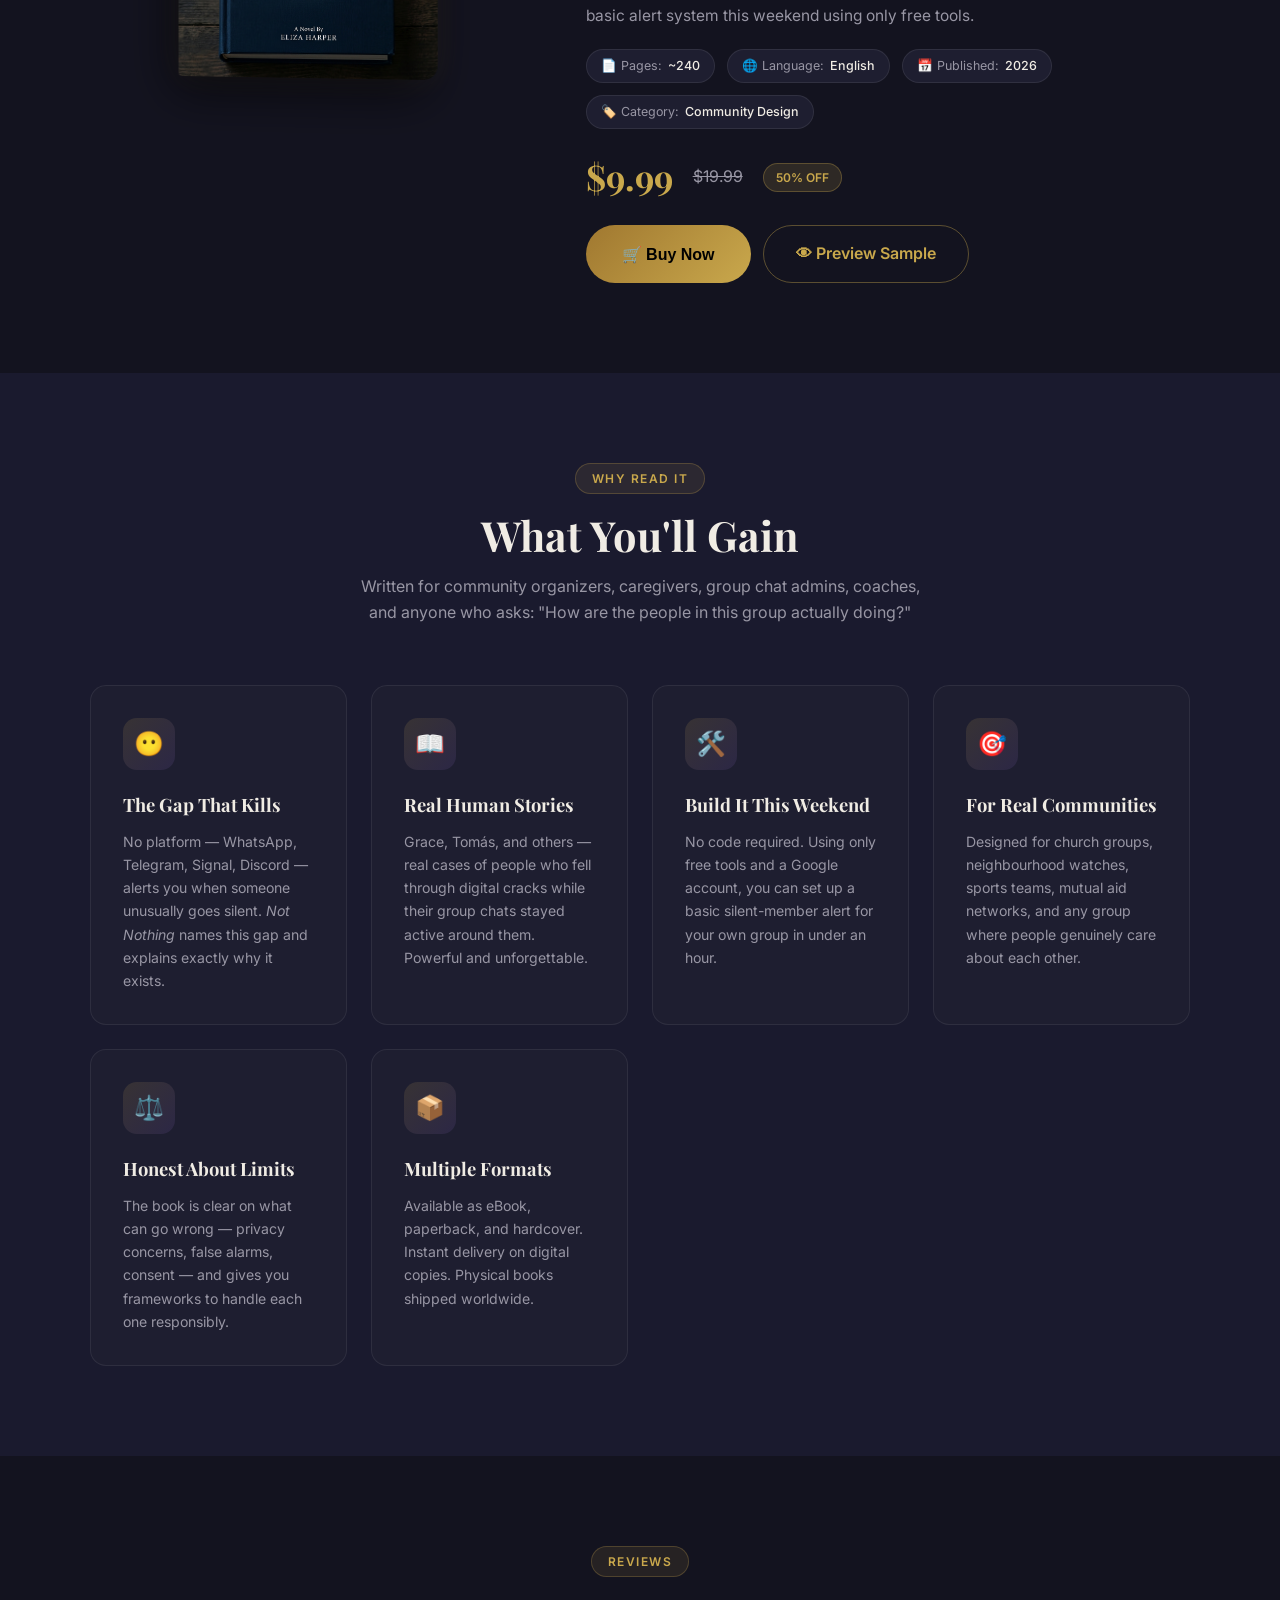
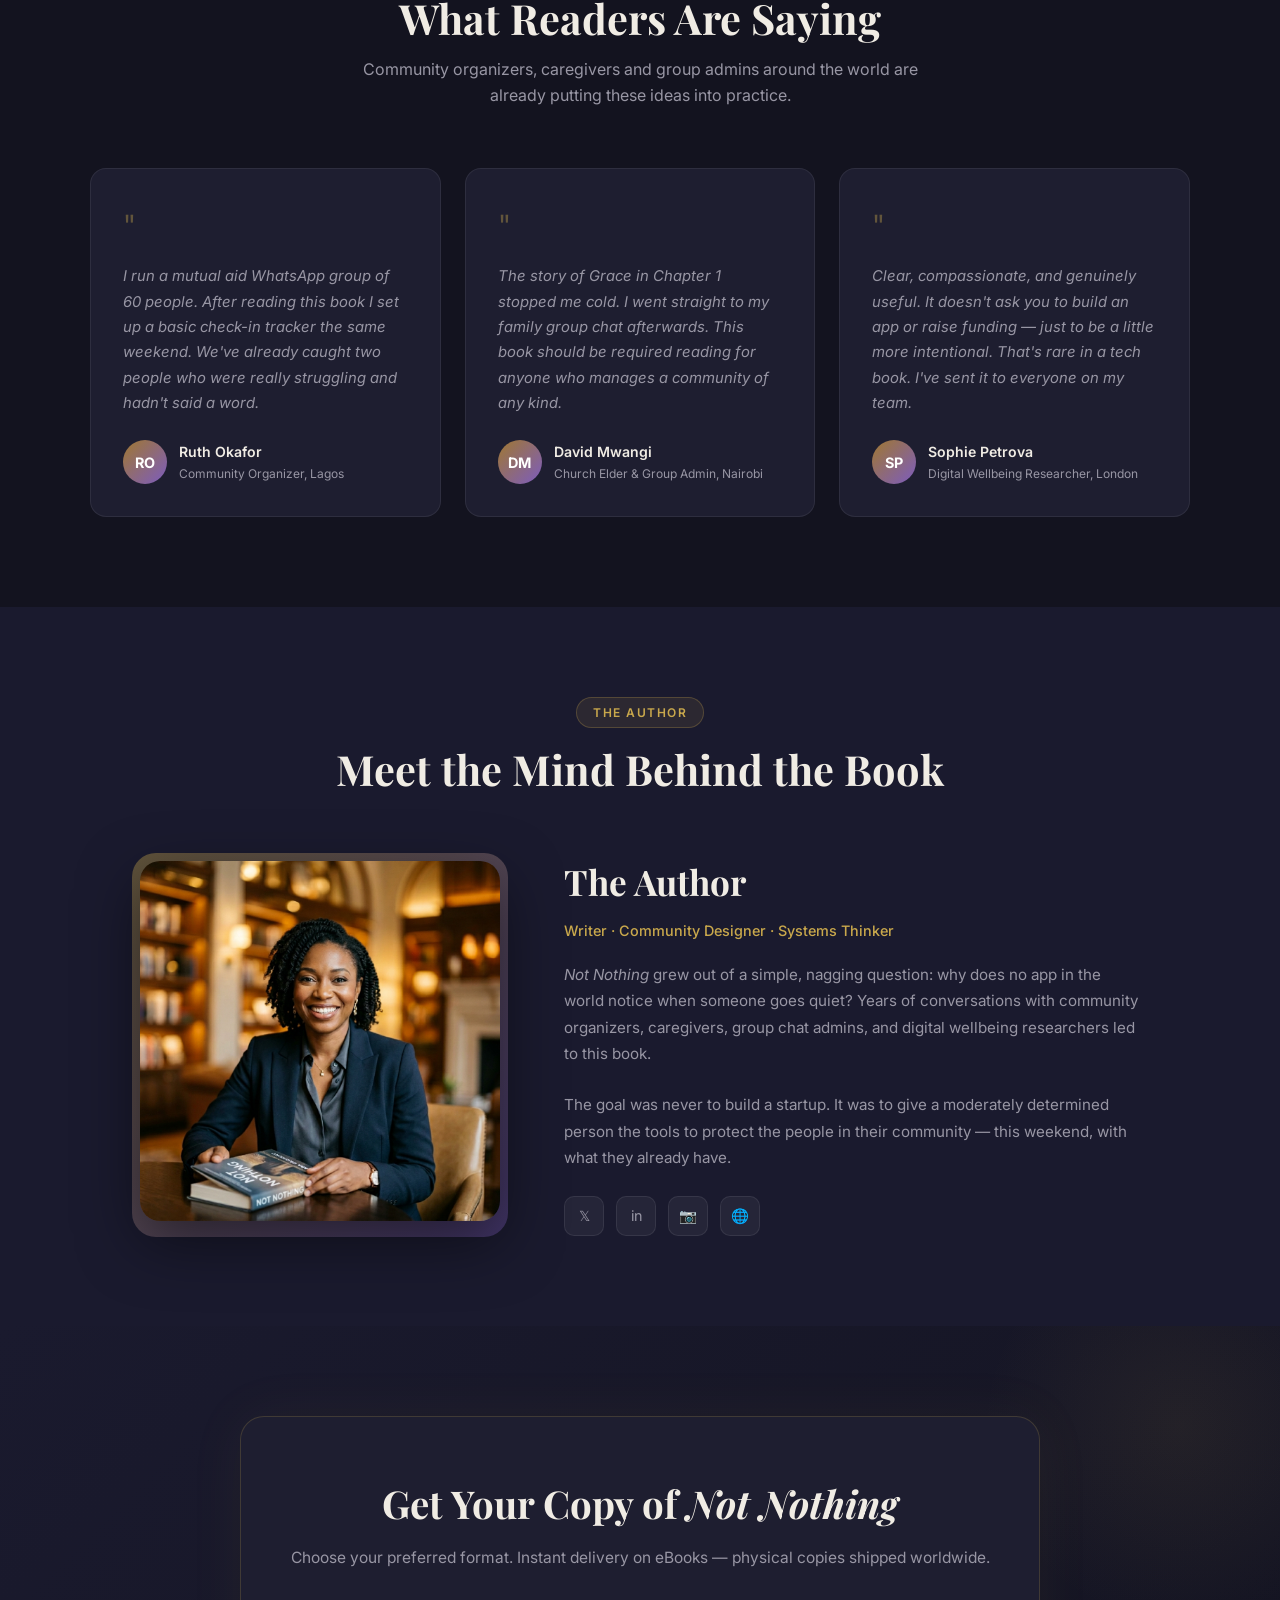
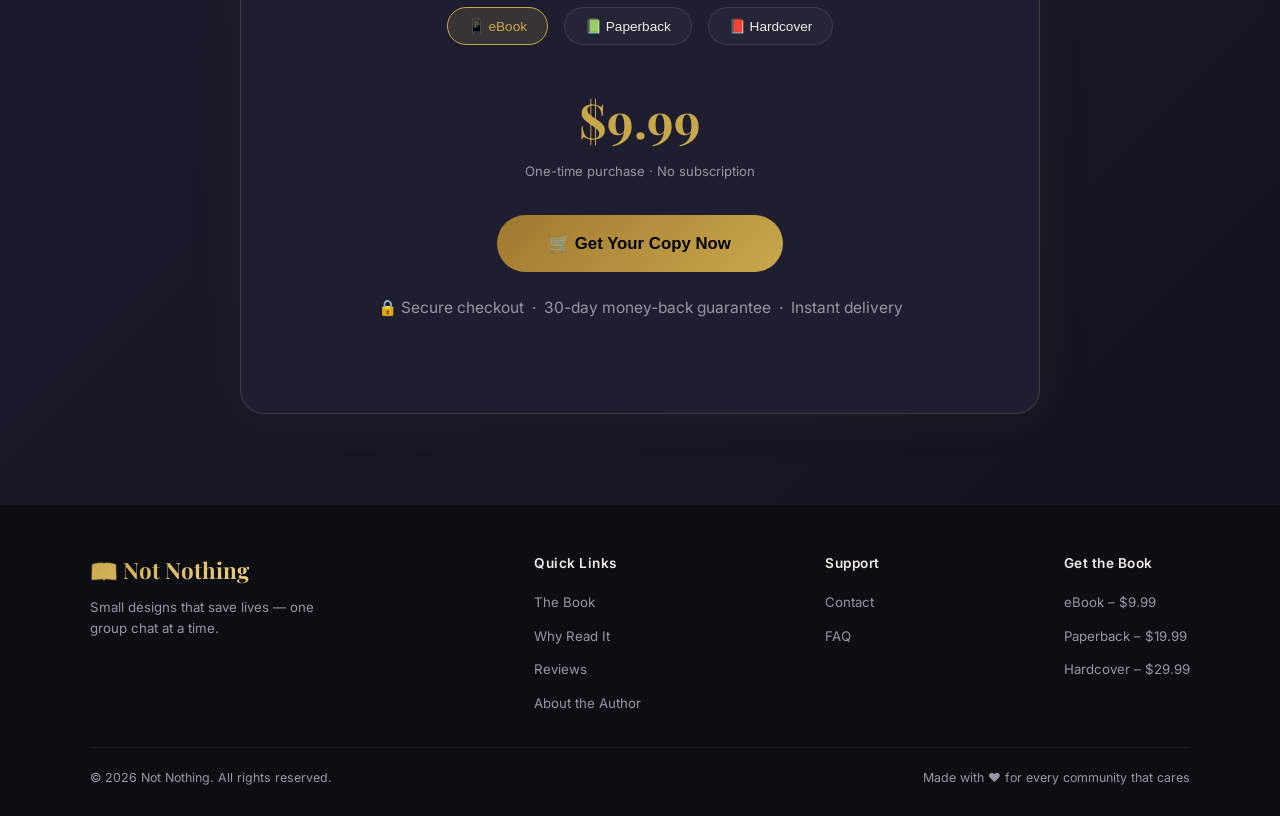
==== commit 0b4d53d3: "testing if the yml is working perfectly" ====
--- a/index.html
+++ b/index.html
@@ -252,8 +252,6 @@
         <ul>
           <li><a href="#">Contact</a></li>
           <li><a href="#">FAQ</a></li>
-          <li><a href="#">Refund Policy</a></li>
-          <li><a href="#">Privacy Policy</a></li>
         </ul>
       </div>
       <div class="footer-links-group">
